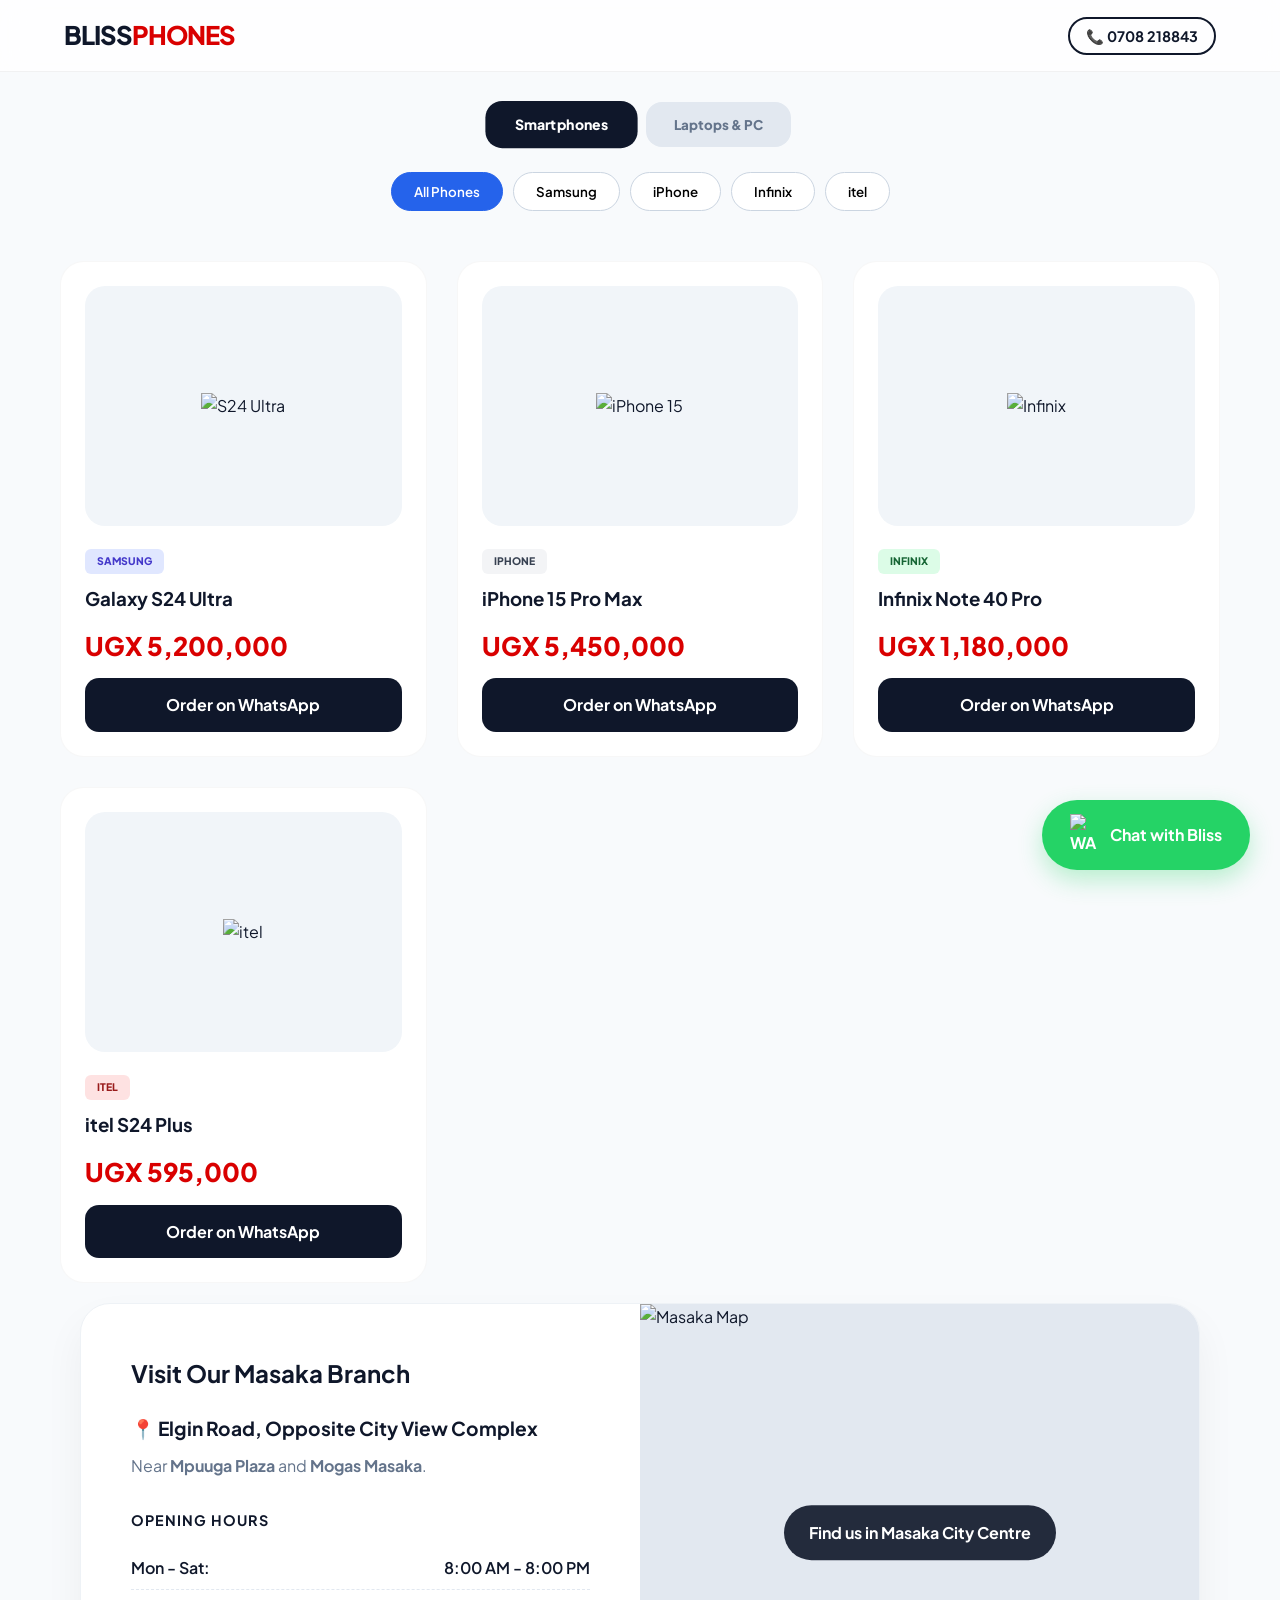
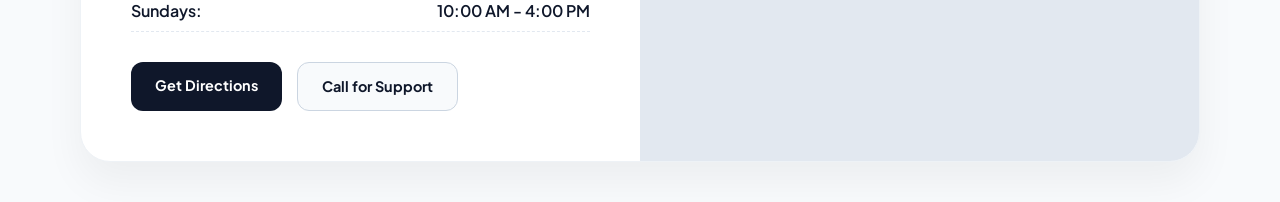
==== index.html @ 0dc59ba8 "Rename homepage.html to index.html" ====
<!DOCTYPE html>
<html lang="en">
<head>
    <meta charset="UTF-8">
    <meta name="viewport" content="width=device-width, initial-scale=1.0">
    <title>Bliss Phones & Laptops | Masaka's Best</title>
    <link rel="stylesheet" href="style.css">
    <link rel="icon" type="image/x-icon" href="favicon.ico">
    <link href="https://fonts.googleapis.com/css2?family=Plus+Jakarta+Sans:wght@400;600;700;800&display=swap" rel="stylesheet">
</head>
<body>

    <nav class="navbar">
        <div class="nav-container">
            <div class="logo">BLISS<span>PHONES</span></div>
            <div class="contact-info">
                <a href="tel:+256708218843">📞 0708 218843</a>
            </div>
        </div>
    </nav>

    <div class="sector-switcher">
        <button class="sector-btn active" onclick="switchSector('phone')">Smartphones</button>
        <button class="sector-btn" onclick="switchSector('laptop')">Laptops & PC</button>
    </div>

    <div id="phone-tabs" class="brand-tabs">
        <button class="tab-btn active" onclick="filterItems('all', 'phone')">All Phones</button>
        <button class="tab-btn" onclick="filterItems('samsung', 'phone')">Samsung</button>
        <button class="tab-btn" onclick="filterItems('apple', 'phone')">iPhone</button>
        <button class="tab-btn" onclick="filterItems('infinix', 'phone')">Infinix</button>
        <button class="tab-btn" onclick="filterItems('itel', 'phone')">itel</button>
    </div>

    <div id="laptop-tabs" class="brand-tabs" style="display: none;">
        <button class="tab-btn active" onclick="filterItems('all', 'laptop')">All Laptops</button>
        <button class="tab-btn" onclick="filterItems('hp', 'laptop')">HP</button>
        <button class="tab-btn" onclick="filterItems('dell', 'laptop')">Dell</button>
        <button class="tab-btn" onclick="filterItems('apple-laptop', 'laptop')">MacBook</button>
    </div>

    <main class="container">
        <div id="master-grid" class="product-grid">
            
            <div class="card phone-item" data-brand="samsung">
                <div class="img-box"><img src="https://images.unsplash.com/photo-1707133908432-8df93033509b?auto=format&fit=crop&w=500&q=80" alt="S24 Ultra"></div>
                <div class="info">
                    <span class="tag samsung">Samsung</span>
                    <h3>Galaxy S24 Ultra</h3>
                    <p class="price">UGX 5,200,000</p>
                    <a href="https://wa.me/256708218843" class="buy-btn">Order on WhatsApp</a>
                </div>
            </div>

            <div class="card phone-item" data-brand="apple">
                <div class="img-box"><img src="https://images.unsplash.com/photo-1696446701796-da61225697cc?auto=format&fit=crop&w=500&q=80" alt="iPhone 15"></div>
                <div class="info">
                    <span class="tag apple">iPhone</span>
                    <h3>iPhone 15 Pro Max</h3>
                    <p class="price">UGX 5,450,000</p>
                    <a href="https://wa.me/256708218843" class="buy-btn">Order on WhatsApp</a>
                </div>
            </div>

            <div class="card phone-item" data-brand="infinix">
                <div class="img-box"><img src="https://images.unsplash.com/photo-1610945265064-0e34e5519bbf?auto=format&fit=crop&w=500&q=80" alt="Infinix"></div>
                <div class="info">
                    <span class="tag infinix">Infinix</span>
                    <h3>Infinix Note 40 Pro</h3>
                    <p class="price">UGX 1,180,000</p>
                    <a href="https://wa.me/256708218843" class="buy-btn">Order on WhatsApp</a>
                </div>
            </div>

            <div class="card phone-item" data-brand="itel">
                <div class="img-box"><img src="https://images.unsplash.com/photo-1616348436168-de43ad0db179?auto=format&fit=crop&w=500&q=80" alt="itel"></div>
                <div class="info">
                    <span class="tag itel">itel</span>
                    <h3>itel S24 Plus</h3>
                    <p class="price">UGX 595,000</p>
                    <a href="https://wa.me/256708218843" class="buy-btn">Order on WhatsApp</a>
                </div>
            </div>

            <div class="card laptop-item" data-brand="hp" style="display: none;">
                <div class="img-box"><img src="https://images.unsplash.com/photo-1588872657578-7efd1f1555ed?auto=format&fit=crop&w=500&q=80" alt="HP Laptop"></div>
                <div class="info">
                    <span class="tag hp">HP</span>
                    <h3>HP EliteBook 840 G5</h3>
                    <p class="price">UGX 1,750,000</p>
                    <a href="https://wa.me/256708218843" class="buy-btn">Order on WhatsApp</a>
                </div>
            </div>

            <div class="card laptop-item" data-brand="dell" style="display: none;">
                <div class="img-box"><img src="https://images.unsplash.com/photo-1593642632823-8f785ba67e45?auto=format&fit=crop&w=500&q=80" alt="Dell Laptop"></div>
                <div class="info">
                    <span class="tag dell">Dell</span>
                    <h3>Dell Latitude 7490</h3>
                    <p class="price">UGX 1,350,000</p>
                    <a href="https://wa.me/256708218843" class="buy-btn">Order on WhatsApp</a>
                </div>
            </div>

            <div class="card laptop-item" data-brand="apple-laptop" style="display: none;">
                <div class="img-box"><img src="https://images.unsplash.com/photo-1517336714731-489689fd1ca8?auto=format&fit=crop&w=500&q=80" alt="MacBook"></div>
                <div class="info">
                    <span class="tag apple">Apple</span>
                    <h3>MacBook Air M1</h3>
                    <p class="price">UGX 3,600,000</p>
                    <a href="https://wa.me/256708218843" class="buy-btn">Order on WhatsApp</a>
                </div>
            </div>

        </div>
        <section class="location-section container">
            <div class="location-card">
                <div class="location-info">
                    <h2 class="section-title">Visit Our Masaka Branch</h2>
                    <p class="address">📍 Elgin Road, Opposite City View Complex</p>
                    <p class="landmark">Near <strong>Mpuuga Plaza</strong> and <strong>Mogas Masaka</strong>.</p>
                    
                    <div class="hours">
                        <h3>Opening Hours</h3>
                        <ul>
                            <li><span>Mon - Sat:</span> 8:00 AM - 8:00 PM</li>
                            <li><span>Sundays:</span> 10:00 AM - 4:00 PM</li>
                        </ul>
                    </div>
        
                    <div class="location-actions">
                        <a href="https://www.google.com/maps/search/Elgin+Road+Masaka+Uganda" target="_blank" class="map-btn">Get Directions</a>
                        <a href="tel:+256708218843" class="call-btn">Call for Support</a>
                    </div>
                </div>
                <div class="map-preview">
                    <div class="map-placeholder">
                        <img src="https://images.unsplash.com/photo-1526778548025-fa2f459cd5c1?auto=format&fit=crop&w=600&q=80" alt="Masaka Map">
                        <div class="map-overlay">
                            <span>Find us in Masaka City Centre</span>
                        </div>
                    </div>
                </div>
            </div>
        </section>
    </main>

    <a href="https://wa.me/256708218843" class="float-wa">
        <img src="https://upload.wikimedia.org/wikipedia/commons/6/6b/WhatsApp.svg" alt="WA">
        <span>Chat with Bliss</span>
    </a>

    <script>
        function switchSector(sector) {
            // Hide all items first
            document.querySelectorAll('.phone-item, .laptop-item').forEach(el => el.style.display = 'none');
            
            // Toggle Brand Tab Bars
            document.getElementById('phone-tabs').style.display = (sector === 'phone') ? 'flex' : 'none';
            document.getElementById('laptop-tabs').style.display = (sector === 'laptop') ? 'flex' : 'none';
            
            // Show all items for selected sector
            const items = document.querySelectorAll('.' + sector + '-item');
            items.forEach(el => el.style.display = 'block');

            // Update Sector Button UI
            document.querySelectorAll('.sector-btn').forEach(btn => btn.classList.remove('active'));
            event.target.classList.add('active');
        }

        function filterItems(brand, sector) {
            const items = document.querySelectorAll('.' + sector + '-item');
            items.forEach(item => {
                if(brand === 'all' || item.getAttribute('data-brand') === brand) {
                    item.style.display = 'block';
                } else {
                    item.style.display = 'none';
                }
            });

            // Update Brand Button UI
            const btns = event.target.parentElement.querySelectorAll('.tab-btn');
            btns.forEach(btn => btn.classList.remove('active'));
            event.target.classList.add('active');
        }
    </script>
</body>
</html>
---- style.css ----
/* --- LOCATION STYLES --- */
.location-section {
    margin-top: 60px;
    margin-bottom: 60px;
}

.location-card {
    background: var(--white);
    border-radius: 30px;
    display: grid;
    grid-template-columns: 1fr 1fr;
    overflow: hidden;
    box-shadow: 0 20px 40px rgba(0,0,0,0.05);
    border: 1px solid #eef2f6;
}

.location-info {
    padding: 50px;
}

.location-info h2 {
    text-align: left;
    margin-bottom: 20px;
}

.address {
    font-size: 1.2rem;
    font-weight: 700;
    color: var(--dark);
    margin-bottom: 10px;
}

.landmark {
    color: #64748b;
    margin-bottom: 30px;
}

.hours h3 {
    font-size: 0.9rem;
    text-transform: uppercase;
    letter-spacing: 1px;
    color: var(--primary);
    margin-bottom: 15px;
}

.hours ul {
    list-style: none;
    margin-bottom: 30px;
}

.hours li {
    display: flex;
    justify-content: space-between;
    padding: 8px 0;
    border-bottom: 1px dashed #e2e8f0;
    font-weight: 600;
}

.location-actions {
    display: flex;
    gap: 15px;
}

.map-btn, .call-btn {
    padding: 12px 24px;
    border-radius: 12px;
    text-decoration: none;
    font-weight: 700;
    font-size: 0.9rem;
}

.map-btn {
    background: var(--dark);
    color: white;
}

.call-btn {
    background: var(--bg-light);
    color: var(--dark);
    border: 1px solid #cbd5e1;
}

/* Map Graphics */
.map-preview {
    position: relative;
    background: #e2e8f0;
}

.map-placeholder {
    height: 100%;
    width: 100%;
    position: relative;
}

.map-placeholder img {
    width: 100%;
    height: 100%;
    object-fit: cover;
}

.map-overlay {
    position: absolute;
    top: 50%;
    left: 50%;
    transform: translate(-50%, -50%);
    background: rgba(15, 23, 42, 0.9);
    color: white;
    padding: 15px 25px;
    border-radius: 50px;
    font-weight: 700;
    white-space: nowrap;
}

/* RESPONSIVE LOCATION */
@media (max-width: 900px) {
    .location-card {
        grid-template-columns: 1fr;
    }
    .map-preview {
        height: 300px;
    }
    .location-info {
        padding: 30px;
    }
}
/* --- GLOBAL THEME --- */
:root {
    --ug-red: #D90000;      /* Branding color */
    --accent-blue: #2563eb; /* Tech blue */
    --dark: #0f172a;        /* Deep navy for text */
    --white: #ffffff;
    --bg-light: #f8fafc;    /* Soft background */
    --card-shadow: 0 10px 25px -5px rgba(0, 0, 0, 0.05), 0 8px 10px -6px rgba(0, 0, 0, 0.05);
}

* {
    margin: 0;
    padding: 0;
    box-sizing: border-box;
    font-family: 'Plus Jakarta Sans', -apple-system, BlinkMacSystemFont, sans-serif;
}

body {
    background-color: var(--bg-light);
    color: var(--dark);
    line-height: 1.6;
    overflow-x: hidden;
}

/* --- NAVIGATION --- */
.navbar {
    background: rgba(255, 255, 255, 0.8);
    backdrop-filter: blur(15px); /* Premium glass effect */
    padding: 15px 5%;
    position: sticky;
    top: 0;
    z-index: 1000;
    border-bottom: 1px solid rgba(0, 0, 0, 0.05);
}

.nav-container {
    max-width: 1200px;
    margin: 0 auto;
    display: flex;
    justify-content: space-between;
    align-items: center;
}

.logo {
    font-weight: 800;
    font-size: 1.6rem;
    letter-spacing: -1px;
    text-transform: uppercase;
}

.logo span {
    color: var(--ug-red);
}

.contact-info a {
    text-decoration: none;
    font-weight: 700;
    color: var(--dark);
    font-size: 0.9rem;
    border: 2px solid var(--dark);
    padding: 8px 16px;
    border-radius: 50px;
    transition: 0.3s;
}

.contact-info a:hover {
    background: var(--dark);
    color: var(--white);
}

/* --- TAB SWITCHING UI --- */
.sector-switcher {
    display: flex;
    justify-content: center;
    gap: 12px;
    padding: 30px 20px 10px;
}

.sector-btn {
    padding: 14px 28px;
    border-radius: 16px;
    border: none;
    background: #e2e8f0;
    color: #64748b;
    font-weight: 800;
    cursor: pointer;
    transition: all 0.3s ease;
}

.sector-btn.active {
    background: var(--dark);
    color: var(--white);
    transform: scale(1.05);
}

.brand-tabs {
    display: flex;
    justify-content: center;
    gap: 10px;
    padding: 15px 20px 30px;
    overflow-x: auto; /* Allows scrolling on phone */
    scrollbar-width: none; /* Hides scrollbar on Firefox */
}

.brand-tabs::-webkit-scrollbar { display: none; } /* Hides scrollbar on Chrome */

.tab-btn {
    padding: 10px 22px;
    border-radius: 50px;
    border: 1px solid #cbd5e1;
    background: var(--white);
    font-weight: 600;
    cursor: pointer;
    white-space: nowrap;
    transition: 0.3s;
}

.tab-btn.active {
    background: var(--accent-blue);
    color: var(--white);
    border-color: var(--accent-blue);
}

/* --- PRODUCT CARDS --- */
.container {
    max-width: 1200px;
    margin: 0 auto;
    padding: 20px;
}

.product-grid {
    display: grid;
    grid-template-columns: repeat(auto-fill, minmax(280px, 1fr));
    gap: 30px;
}

.card {
    background: var(--white);
    border-radius: 24px;
    padding: 24px;
    border: 1px solid rgba(0, 0, 0, 0.03);
    transition: all 0.4s cubic-bezier(0.175, 0.885, 0.32, 1.275);
    display: flex;
    flex-direction: column;
}

.card:hover {
    transform: translateY(-12px);
    box-shadow: var(--card-shadow);
}

.img-box {
    height: 240px;
    background: #f1f5f9;
    border-radius: 20px;
    display: flex;
    align-items: center;
    justify-content: center;
    margin-bottom: 20px;
    overflow: hidden;
}

.img-box img {
    max-width: 85%;
    max-height: 85%;
    object-fit: contain;
    transition: 0.5s ease;
}

.card:hover .img-box img {
    transform: scale(1.1);
}

.tag {
    font-size: 0.65rem;
    font-weight: 800;
    padding: 4px 12px;
    border-radius: 6px;
    text-transform: uppercase;
    display: inline-block;
    margin-bottom: 10px;
}

/* Tag Colors */
.samsung { background: #e0e7ff; color: #4338ca; }
.apple { background: #f3f4f6; color: #374151; }
.infinix { background: #dcfce7; color: #166534; }
.itel { background: #fee2e2; color: #991b1b; }
.hp { background: #fef3c7; color: #92400e; }
.dell { background: #e0f2fe; color: #0369a1; }

.price {
    font-size: 1.6rem;
    font-weight: 900;
    color: var(--ug-red);
    margin: 12px 0;
}

.buy-btn {
    display: block;
    background: var(--dark);
    color: var(--white);
    text-align: center;
    padding: 14px;
    border-radius: 14px;
    text-decoration: none;
    font-weight: 700;
    transition: 0.3s;
    margin-top: auto;
}

.buy-btn:hover {
    background: var(--ug-red);
    box-shadow: 0 4px 15px rgba(217, 0, 0, 0.3);
}

/* --- WHATSAPP FLOATING BUTTON --- */
.float-wa {
    position: fixed;
    bottom: 30px;
    right: 30px;
    background: #25D366;
    color: #fff;
    padding: 14px 28px;
    border-radius: 50px;
    display: flex;
    align-items: center;
    gap: 12px;
    text-decoration: none;
    font-weight: 700;
    box-shadow: 0 10px 25px rgba(37, 211, 102, 0.3);
    z-index: 2000;
    transition: 0.3s;
}

.float-wa:hover {
    transform: scale(1.05);
}

.float-wa img {
    width: 28px;
}

/* --- RESPONSIVE DESIGN --- */
@media (max-width: 768px) {
    .navbar { padding: 12px 5%; }
    .logo { font-size: 1.3rem; }
    .contact-info a { font-size: 0.8rem; padding: 6px 12px; }
    
    .sector-btn { padding: 10px 20px; font-size: 0.85rem; }
    
    .product-grid {
        grid-template-columns: 1fr; /* Single column on phone */
        gap: 20px;
    }
    
    .float-wa span { display: none; } /* Show only icon on small mobile */
    .float-wa { padding: 14px; border-radius: 50%; }
}
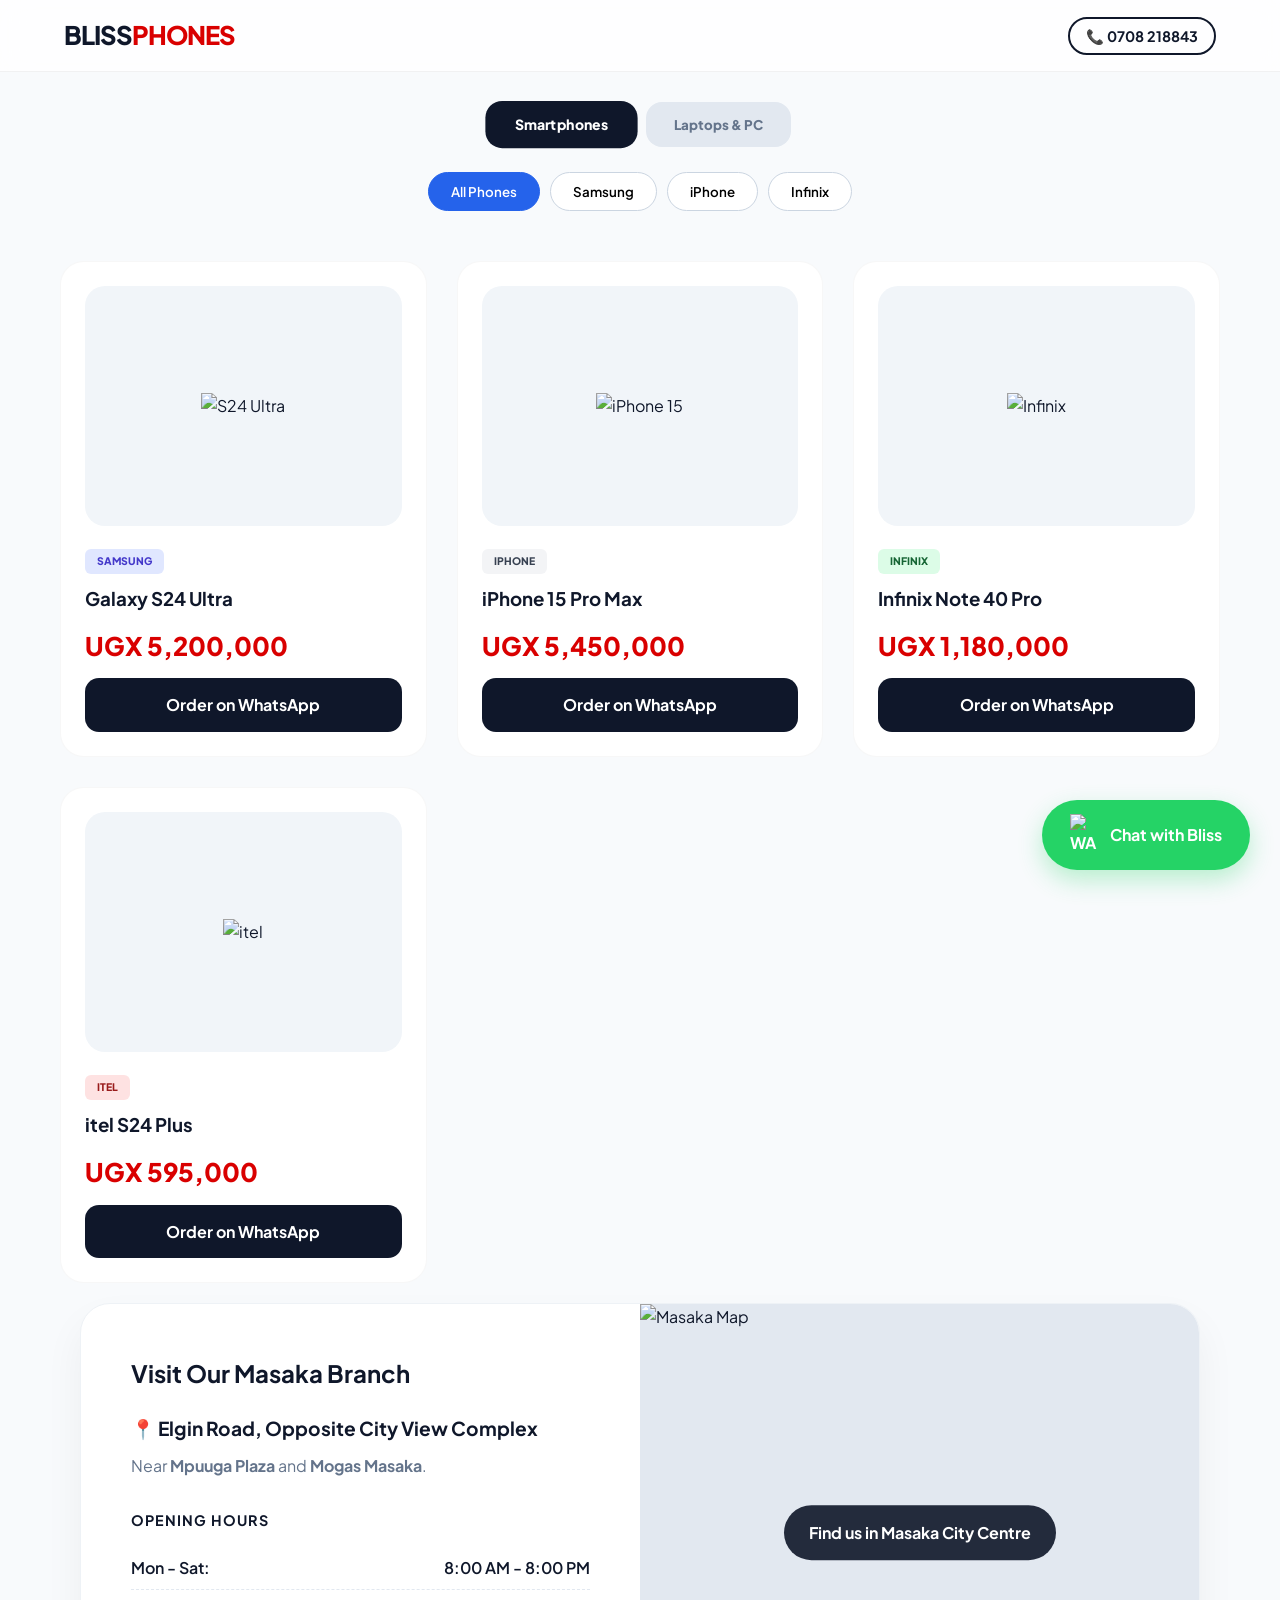
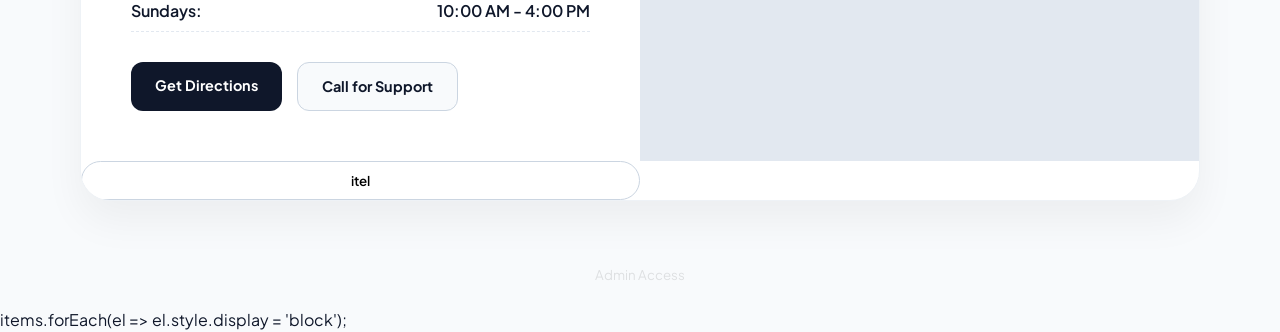
==== commit f0ae8880: "Update index.html" ====
--- a/index.html
+++ b/index.html
@@ -29,7 +29,6 @@
         <button class="tab-btn" onclick="filterItems('samsung', 'phone')">Samsung</button>
         <button class="tab-btn" onclick="filterItems('apple', 'phone')">iPhone</button>
         <button class="tab-btn" onclick="filterItems('infinix', 'phone')">Infinix</button>
-        <button class="tab-btn" onclick="filterItems('itel', 'phone')">itel</button>
     </div>
 
     <div id="laptop-tabs" class="brand-tabs" style="display: none;">
@@ -141,6 +140,8 @@
                         </div>
                     </div>
                 </div>
+                
+        <button class="tab-btn" onclick="filterItems('itel', 'phone')">itel</button>
             </div>
         </section>
     </main>
@@ -161,7 +162,6 @@
             
             // Show all items for selected sector
             const items = document.querySelectorAll('.' + sector + '-item');
-            items.forEach(el => el.style.display = 'block');
 
             // Update Sector Button UI
             document.querySelectorAll('.sector-btn').forEach(btn => btn.classList.remove('active'));
@@ -183,6 +183,75 @@
             btns.forEach(btn => btn.classList.remove('active'));
             event.target.classList.add('active');
         }
+        function openAdmin() {
+    let password = prompt("Enter Bliss Admin Password:");
+    if (password === "bliss2026") { // Change this to your secret password
+        document.getElementById('admin-panel').style.display = 'block';
+    } else {
+        alert("Wrong password!");
+    }
+}
+
+function generateProduct() {
+    const type = document.getElementById('new-type').value;
+    const brand = document.getElementById('new-brand').value.toLowerCase();
+    const model = document.getElementById('new-model').value;
+    const price = document.getElementById('new-price').value;
+    const img = document.getElementById('new-img').value;
+
+    const newCard = `
+        <div class="card ${type}-item" data-brand="${brand}">
+            <div class="img-box"><img src="${img}" alt="${model}"></div>
+            <div class="info">
+                <span class="tag ${brand}">${brand.toUpperCase()}</span>
+                <h3>${model}</h3>
+                <p class="price">UGX ${price}</p>
+                <a href="https://wa.me/256708218843" class="buy-btn">Order on WhatsApp</a>
+            </div>
+        </div>
+    `;
+
+    // Add to the grid
+    document.getElementById('master-grid').innerHTML += newCard;
+    
+    // Close panel
+    document.getElementById('admin-panel').style.display = 'none';
+    alert(model + " has been added to your local view! Note: To keep it forever, you must copy the new code to GitHub.");
+}
     </script>
+    <div style="text-align: center; padding: 20px;">
+    <button onclick="openAdmin()" style="opacity: 0.1; background: none; border: none; cursor: pointer;">Admin Access</button>
+</div>
+
+<div id="admin-panel" style="display:none; position: fixed; top: 0; left: 0; width: 100%; height: 100%; background: rgba(0,0,0,0.9); z-index: 3000; color: white; padding: 20px; overflow-y: auto;">
+    <div style="max-width: 500px; margin: 0 auto; background: #1e293b; padding: 30px; border-radius: 20px;">
+        <h2>Bliss Admin Panel</h2>
+        <p>Add new stock to the website</p>
+        <hr style="margin: 15px 0;">
+        
+        <label>Product Type:</label><br>
+        <select id="new-type" style="width: 100%; padding: 10px; margin-bottom: 15px;">
+            <option value="phone">Smartphone</option>
+            <option value="laptop">Laptop</option>
+        </select>
+
+        <label>Brand Name:</label><br>
+        <input type="text" id="new-brand" placeholder="e.g., Samsung, HP" style="width: 100%; padding: 10px; margin-bottom: 15px;">
+
+        <label>Model Name:</label><br>
+        <input type="text" id="new-model" placeholder="e.g., Galaxy S24" style="width: 100%; padding: 10px; margin-bottom: 15px;">
+
+        <label>Price (UGX):</label><br>
+        <input type="text" id="new-price" placeholder="e.g., 1,500,000" style="width: 100%; padding: 10px; margin-bottom: 15px;">
+
+        <label>Photo URL:</label><br>
+        <input type="text" id="new-img" placeholder="Paste image link here" style="width: 100%; padding: 10px; margin-bottom: 15px;">
+
+        <button onclick="generateProduct()" style="width: 100%; padding: 15px; background: #2563eb; color: white; border: none; border-radius: 10px; font-weight: bold; cursor: pointer;">Add to Website Now</button>
+        <button onclick="document.getElementById('admin-panel').style.display='none'" style="width: 100%; margin-top: 10px; background: none; color: gray; border: none; cursor: pointer;">Cancel</button>
+    </div>
+</div>
 </body>
 </html>
+
+            items.forEach(el => el.style.display = 'block');
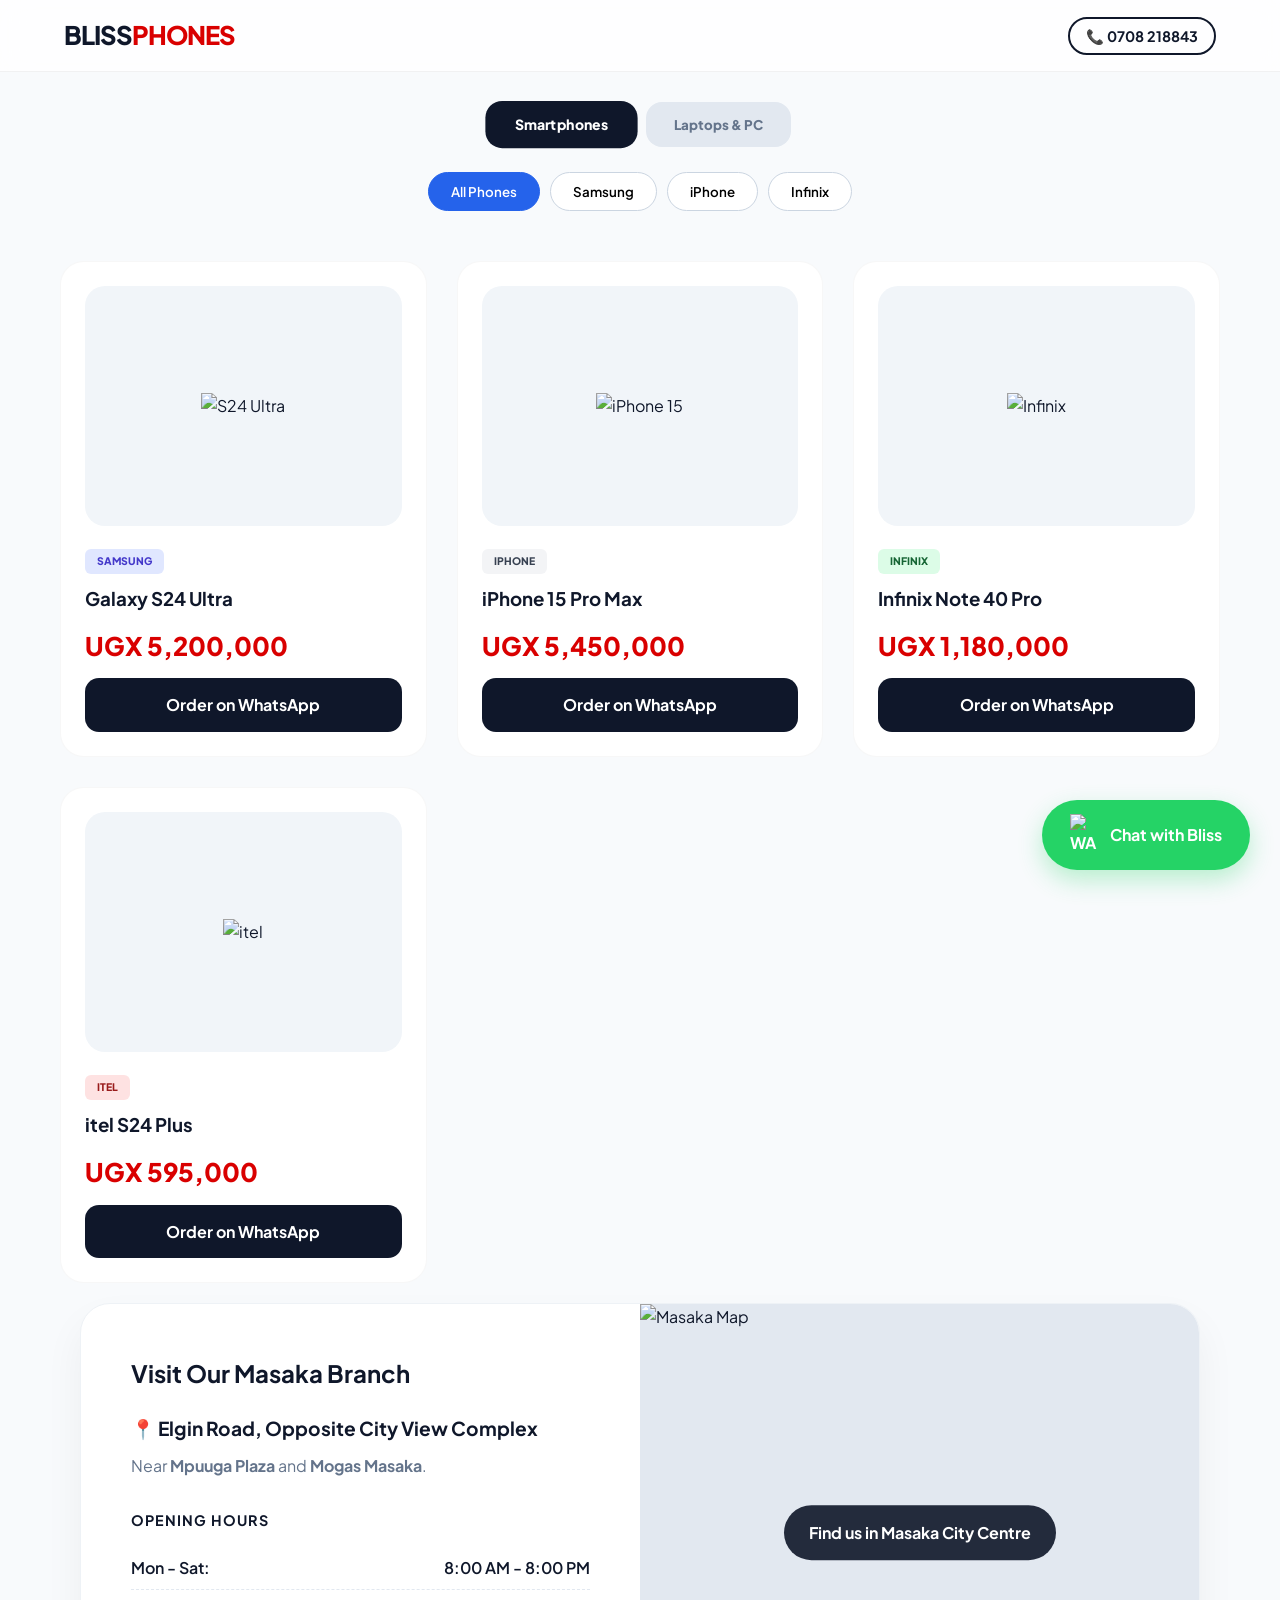
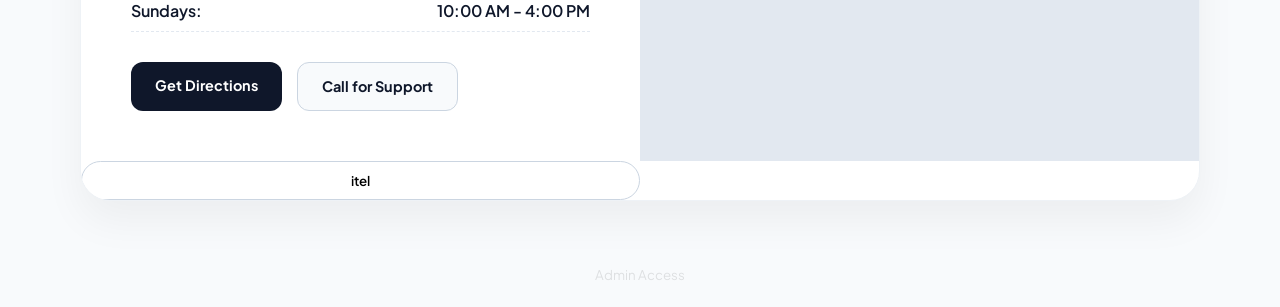
==== commit 011c3bf9: "Update index.html" ====
--- a/index.html
+++ b/index.html
@@ -30,7 +30,6 @@
         <button class="tab-btn" onclick="filterItems('apple', 'phone')">iPhone</button>
         <button class="tab-btn" onclick="filterItems('infinix', 'phone')">Infinix</button>
     </div>
-
     <div id="laptop-tabs" class="brand-tabs" style="display: none;">
         <button class="tab-btn active" onclick="filterItems('all', 'laptop')">All Laptops</button>
         <button class="tab-btn" onclick="filterItems('hp', 'laptop')">HP</button>
@@ -254,4 +253,8 @@
 </body>
 </html>
 
-            items.forEach(el => el.style.display = 'block');
+            
+
+
+
+
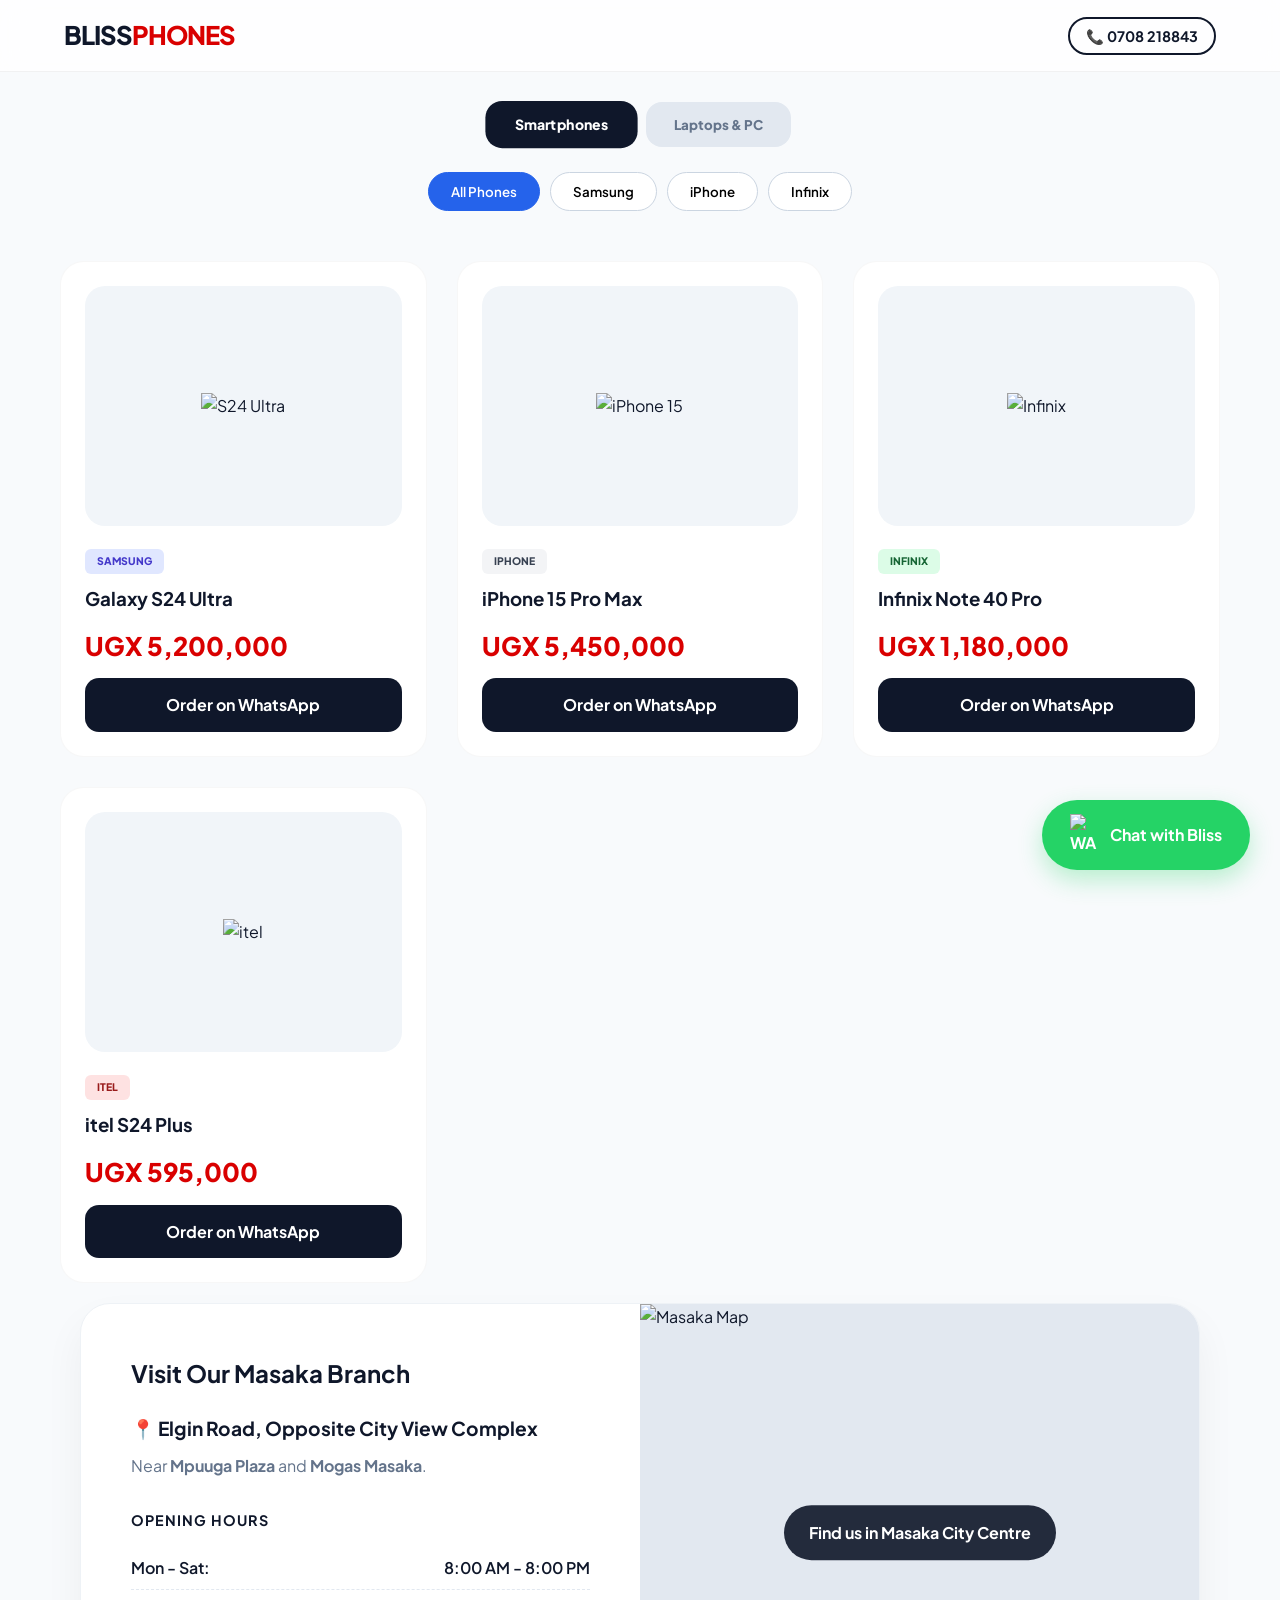
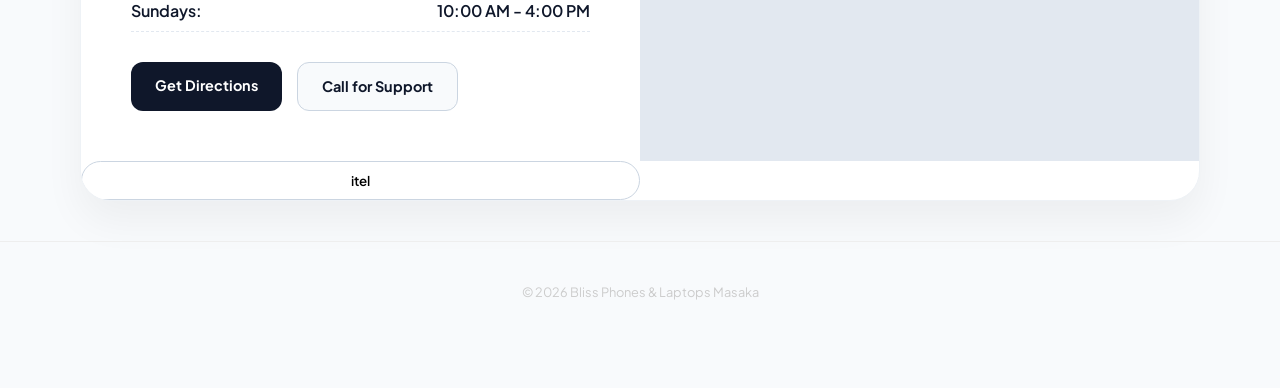
==== commit fa6953ce: "Update index.html" ====
--- a/index.html
+++ b/index.html
@@ -150,76 +150,126 @@
         <span>Chat with Bliss</span>
     </a>
 
-    <script>
-        function switchSector(sector) {
-            // Hide all items first
-            document.querySelectorAll('.phone-item, .laptop-item').forEach(el => el.style.display = 'none');
-            
-            // Toggle Brand Tab Bars
-            document.getElementById('phone-tabs').style.display = (sector === 'phone') ? 'flex' : 'none';
-            document.getElementById('laptop-tabs').style.display = (sector === 'laptop') ? 'flex' : 'none';
-            
-            // Show all items for selected sector
-            const items = document.querySelectorAll('.' + sector + '-item');
-
-            // Update Sector Button UI
-            document.querySelectorAll('.sector-btn').forEach(btn => btn.classList.remove('active'));
-            event.target.classList.add('active');
+<script type="module">
+  // Import the functions we need from the Firebase SDKs
+  import { initializeApp } from "https://www.gstatic.com/firebasejs/10.7.1/firebase-app.js";
+  import { getDatabase, ref, push, onValue } from "https://www.gstatic.com/firebasejs/10.7.1/firebase-database.js";
+
+  // Your Firebase configuration (Using the keys you just found)
+  const firebaseConfig = {
+    apiKey: "AIzaSyDk5Ho72efikICUocOlwoHBtlsjzMuwSRc",
+    authDomain: "blissphones-a47a4.firebaseapp.com",
+    databaseURL: "https://blissphones-a47a4-default-rtdb.firebaseio.com",
+    projectId: "blissphones-a47a4",
+    storageBucket: "blissphones-a47a4.firebasestorage.app",
+    messagingSenderId: "360671329631",
+    appId: "1:360671329631:web:59d2082f1ff3d46c594aea",
+    measurementId: "G-4R44EWJS8S"
+  };
+
+  // Initialize Firebase
+  const app = initializeApp(firebaseConfig);
+  const db = getDatabase(app);
+  const productsRef = ref(db, 'products');
+
+  // --- ADMIN FUNCTION: Save product to Google Cloud ---
+  window.generateProduct = function() {
+    const newProd = {
+        type: document.getElementById('new-type').value,
+        brand: document.getElementById('new-brand').value.toLowerCase(),
+        model: document.getElementById('new-model').value,
+        price: document.getElementById('new-price').value,
+        img: document.getElementById('new-img').value,
+        timestamp: Date.now()
+    };
+
+    push(productsRef, newProd)
+      .then(() => {
+        alert("Success! " + newProd.model + " is now live on Bliss Phones.");
+        document.getElementById('admin-panel').style.display = 'none';
+      })
+      .catch((error) => alert("Error: " + error.message));
+  };
+
+  // --- VIEWER FUNCTION: Load products for your customers ---
+  onValue(productsRef, (snapshot) => {
+    const data = snapshot.val();
+    const grid = document.getElementById('master-grid');
+    grid.innerHTML = ''; // Clear the grid before loading
+
+    if (!data) {
+        grid.innerHTML = '<p style="text-align:center; grid-column: 1/-1;">No products in stock yet. Use the Admin panel to add some!</p>';
+        return;
+    }
+
+    // Loop through the database and create the cards
+    for (let id in data) {
+      const item = data[id];
+      const card = `
+        <div class="card ${item.type}-item" data-brand="${item.brand}">
+            <div class="img-box"><img src="${item.img}" alt="${item.model}"></div>
+            <div class="info">
+                <span class="tag ${item.brand}">${item.brand.toUpperCase()}</span>
+                <h3>${item.model}</h3>
+                <p class="price">UGX ${item.price}</p>
+                <a href="https://wa.me/256708218843?text=I want to buy the ${item.model}" class="buy-btn">Order on WhatsApp</a>
+            </div>
+        </div>
+      `;
+      grid.innerHTML += card;
+    }
+  });
+
+  // --- TAB LOGIC (Make sure this works with Firebase items) ---
+  window.switchSector = function(sector) {
+      const allItems = document.querySelectorAll('.card');
+      const phoneTabs = document.getElementById('phone-tabs');
+      const laptopTabs = document.getElementById('laptop-tabs');
+
+      // Toggle the brand tab bars
+      phoneTabs.style.display = (sector === 'phone') ? 'flex' : 'none';
+      laptopTabs.style.display = (sector === 'laptop') ? 'flex' : 'none';
+
+      // Update Sector Buttons
+      document.querySelectorAll('.sector-btn').forEach(btn => btn.classList.remove('active'));
+      event.target.classList.add('active');
+
+      // Show/Hide items based on type
+      allItems.forEach(item => {
+          if (item.classList.contains(sector + '-item')) {
+              item.style.display = 'block';
+          } else {
+              item.style.display = 'none';
+          }
+      });
+  };
+let clickCount = 0;
+let clickTimer;
+
+window.adminClickCount = function() {
+    clickCount++;
+    
+    // Reset count if you don't click fast enough
+    clearTimeout(clickTimer);
+    clickTimer = setTimeout(() => { clickCount = 0; }, 500);
+
+    // If you click 3 times fast...
+    if (clickCount === 3) {
+        clickCount = 0;
+        const password = prompt("🔐 Enter Bliss Admin Password:");
+        if (password === "bliss2026") {
+            document.getElementById('admin-panel').style.display = 'block';
+        } else {
+            alert("❌ Access Denied!");
         }
-
-        function filterItems(brand, sector) {
-            const items = document.querySelectorAll('.' + sector + '-item');
-            items.forEach(item => {
-                if(brand === 'all' || item.getAttribute('data-brand') === brand) {
-                    item.style.display = 'block';
-                } else {
-                    item.style.display = 'none';
-                }
-            });
-
-            // Update Brand Button UI
-            const btns = event.target.parentElement.querySelectorAll('.tab-btn');
-            btns.forEach(btn => btn.classList.remove('active'));
-            event.target.classList.add('active');
-        }
-        function openAdmin() {
-    let password = prompt("Enter Bliss Admin Password:");
-    if (password === "bliss2026") { // Change this to your secret password
-        document.getElementById('admin-panel').style.display = 'block';
-    } else {
-        alert("Wrong password!");
     }
-}
-
-function generateProduct() {
-    const type = document.getElementById('new-type').value;
-    const brand = document.getElementById('new-brand').value.toLowerCase();
-    const model = document.getElementById('new-model').value;
-    const price = document.getElementById('new-price').value;
-    const img = document.getElementById('new-img').value;
-
-    const newCard = `
-        <div class="card ${type}-item" data-brand="${brand}">
-            <div class="img-box"><img src="${img}" alt="${model}"></div>
-            <div class="info">
-                <span class="tag ${brand}">${brand.toUpperCase()}</span>
-                <h3>${model}</h3>
-                <p class="price">UGX ${price}</p>
-                <a href="https://wa.me/256708218843" class="buy-btn">Order on WhatsApp</a>
-            </div>
-        </div>
-    `;
-
-    // Add to the grid
-    document.getElementById('master-grid').innerHTML += newCard;
-    
-    // Close panel
-    document.getElementById('admin-panel').style.display = 'none';
-    alert(model + " has been added to your local view! Note: To keep it forever, you must copy the new code to GitHub.");
-}
-    </script>
-    <div style="text-align: center; padding: 20px;">
-    <button onclick="openAdmin()" style="opacity: 0.1; background: none; border: none; cursor: pointer;">Admin Access</button>
+};
+</script>
+  <div style="padding: 40px; text-align: center; border-top: 1px solid #eee;">
+    <p style="color: #ccc; font-size: 0.8rem;">© 2026 Bliss Phones & Laptops Masaka</p>
+    <div onclick="adminClickCount()" style="color: transparent; cursor: pointer; user-select: none; padding: 10px;">
+        ADMIN_ACCESS_POINT
+    </div>
 </div>
 
 <div id="admin-panel" style="display:none; position: fixed; top: 0; left: 0; width: 100%; height: 100%; background: rgba(0,0,0,0.9); z-index: 3000; color: white; padding: 20px; overflow-y: auto;">
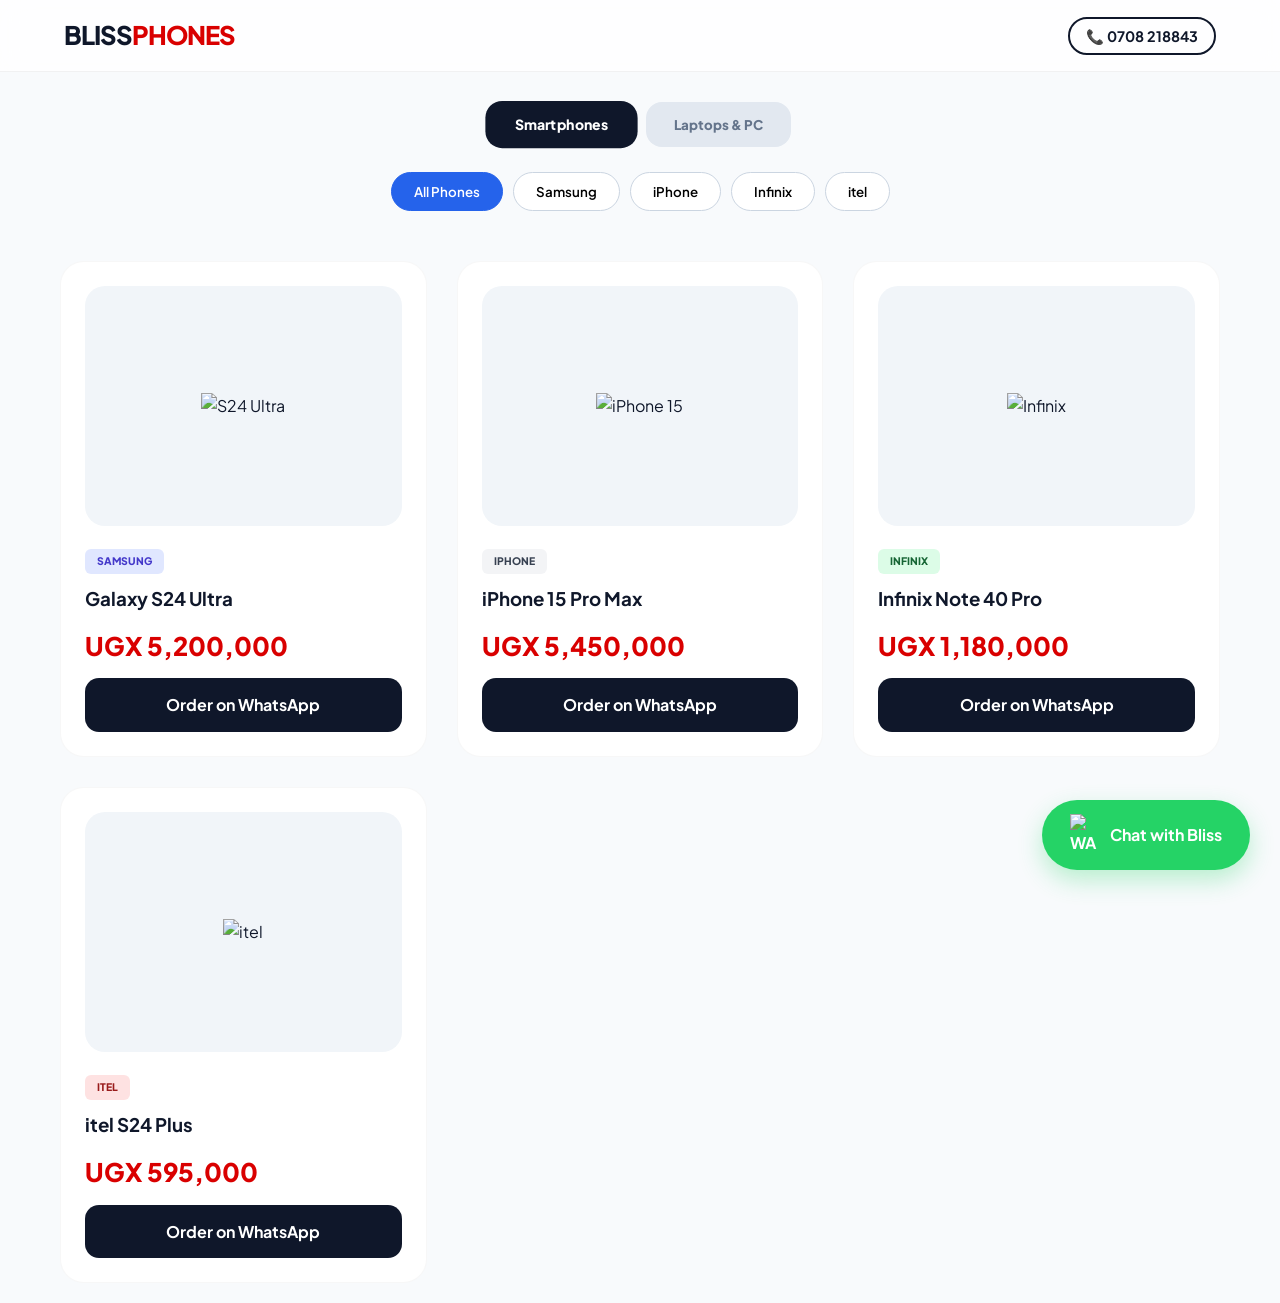
==== commit 347bb477: "Update index.html" ====
--- a/index.html
+++ b/index.html
@@ -5,7 +5,6 @@
     <meta name="viewport" content="width=device-width, initial-scale=1.0">
     <title>Bliss Phones & Laptops | Masaka's Best</title>
     <link rel="stylesheet" href="style.css">
-    <link rel="icon" type="image/x-icon" href="favicon.ico">
     <link href="https://fonts.googleapis.com/css2?family=Plus+Jakarta+Sans:wght@400;600;700;800&display=swap" rel="stylesheet">
 </head>
 <body>
@@ -29,7 +28,9 @@
         <button class="tab-btn" onclick="filterItems('samsung', 'phone')">Samsung</button>
         <button class="tab-btn" onclick="filterItems('apple', 'phone')">iPhone</button>
         <button class="tab-btn" onclick="filterItems('infinix', 'phone')">Infinix</button>
+        <button class="tab-btn" onclick="filterItems('itel', 'phone')">itel</button>
     </div>
+
     <div id="laptop-tabs" class="brand-tabs" style="display: none;">
         <button class="tab-btn active" onclick="filterItems('all', 'laptop')">All Laptops</button>
         <button class="tab-btn" onclick="filterItems('hp', 'laptop')">HP</button>
@@ -111,38 +112,6 @@
             </div>
 
         </div>
-        <section class="location-section container">
-            <div class="location-card">
-                <div class="location-info">
-                    <h2 class="section-title">Visit Our Masaka Branch</h2>
-                    <p class="address">📍 Elgin Road, Opposite City View Complex</p>
-                    <p class="landmark">Near <strong>Mpuuga Plaza</strong> and <strong>Mogas Masaka</strong>.</p>
-                    
-                    <div class="hours">
-                        <h3>Opening Hours</h3>
-                        <ul>
-                            <li><span>Mon - Sat:</span> 8:00 AM - 8:00 PM</li>
-                            <li><span>Sundays:</span> 10:00 AM - 4:00 PM</li>
-                        </ul>
-                    </div>
-        
-                    <div class="location-actions">
-                        <a href="https://www.google.com/maps/search/Elgin+Road+Masaka+Uganda" target="_blank" class="map-btn">Get Directions</a>
-                        <a href="tel:+256708218843" class="call-btn">Call for Support</a>
-                    </div>
-                </div>
-                <div class="map-preview">
-                    <div class="map-placeholder">
-                        <img src="https://images.unsplash.com/photo-1526778548025-fa2f459cd5c1?auto=format&fit=crop&w=600&q=80" alt="Masaka Map">
-                        <div class="map-overlay">
-                            <span>Find us in Masaka City Centre</span>
-                        </div>
-                    </div>
-                </div>
-                
-        <button class="tab-btn" onclick="filterItems('itel', 'phone')">itel</button>
-            </div>
-        </section>
     </main>
 
     <a href="https://wa.me/256708218843" class="float-wa">
@@ -150,161 +119,39 @@
         <span>Chat with Bliss</span>
     </a>
 
-<script type="module">
-  // Import the functions we need from the Firebase SDKs
-  import { initializeApp } from "https://www.gstatic.com/firebasejs/10.7.1/firebase-app.js";
-  import { getDatabase, ref, push, onValue } from "https://www.gstatic.com/firebasejs/10.7.1/firebase-database.js";
+    <script>
+        function switchSector(sector) {
+            // Hide all items first
+            document.querySelectorAll('.phone-item, .laptop-item').forEach(el => el.style.display = 'none');
+            
+            // Toggle Brand Tab Bars
+            document.getElementById('phone-tabs').style.display = (sector === 'phone') ? 'flex' : 'none';
+            document.getElementById('laptop-tabs').style.display = (sector === 'laptop') ? 'flex' : 'none';
+            
+            // Show all items for selected sector
+            const items = document.querySelectorAll('.' + sector + '-item');
+            items.forEach(el => el.style.display = 'block');
 
-  // Your Firebase configuration (Using the keys you just found)
-  const firebaseConfig = {
-    apiKey: "AIzaSyDk5Ho72efikICUocOlwoHBtlsjzMuwSRc",
-    authDomain: "blissphones-a47a4.firebaseapp.com",
-    databaseURL: "https://blissphones-a47a4-default-rtdb.firebaseio.com",
-    projectId: "blissphones-a47a4",
-    storageBucket: "blissphones-a47a4.firebasestorage.app",
-    messagingSenderId: "360671329631",
-    appId: "1:360671329631:web:59d2082f1ff3d46c594aea",
-    measurementId: "G-4R44EWJS8S"
-  };
+            // Update Sector Button UI
+            document.querySelectorAll('.sector-btn').forEach(btn => btn.classList.remove('active'));
+            event.target.classList.add('active');
+        }
 
-  // Initialize Firebase
-  const app = initializeApp(firebaseConfig);
-  const db = getDatabase(app);
-  const productsRef = ref(db, 'products');
+        function filterItems(brand, sector) {
+            const items = document.querySelectorAll('.' + sector + '-item');
+            items.forEach(item => {
+                if(brand === 'all' || item.getAttribute('data-brand') === brand) {
+                    item.style.display = 'block';
+                } else {
+                    item.style.display = 'none';
+                }
+            });
 
-  // --- ADMIN FUNCTION: Save product to Google Cloud ---
-  window.generateProduct = function() {
-    const newProd = {
-        type: document.getElementById('new-type').value,
-        brand: document.getElementById('new-brand').value.toLowerCase(),
-        model: document.getElementById('new-model').value,
-        price: document.getElementById('new-price').value,
-        img: document.getElementById('new-img').value,
-        timestamp: Date.now()
-    };
-
-    push(productsRef, newProd)
-      .then(() => {
-        alert("Success! " + newProd.model + " is now live on Bliss Phones.");
-        document.getElementById('admin-panel').style.display = 'none';
-      })
-      .catch((error) => alert("Error: " + error.message));
-  };
-
-  // --- VIEWER FUNCTION: Load products for your customers ---
-  onValue(productsRef, (snapshot) => {
-    const data = snapshot.val();
-    const grid = document.getElementById('master-grid');
-    grid.innerHTML = ''; // Clear the grid before loading
-
-    if (!data) {
-        grid.innerHTML = '<p style="text-align:center; grid-column: 1/-1;">No products in stock yet. Use the Admin panel to add some!</p>';
-        return;
-    }
-
-    // Loop through the database and create the cards
-    for (let id in data) {
-      const item = data[id];
-      const card = `
-        <div class="card ${item.type}-item" data-brand="${item.brand}">
-            <div class="img-box"><img src="${item.img}" alt="${item.model}"></div>
-            <div class="info">
-                <span class="tag ${item.brand}">${item.brand.toUpperCase()}</span>
-                <h3>${item.model}</h3>
-                <p class="price">UGX ${item.price}</p>
-                <a href="https://wa.me/256708218843?text=I want to buy the ${item.model}" class="buy-btn">Order on WhatsApp</a>
-            </div>
-        </div>
-      `;
-      grid.innerHTML += card;
-    }
-  });
-
-  // --- TAB LOGIC (Make sure this works with Firebase items) ---
-  window.switchSector = function(sector) {
-      const allItems = document.querySelectorAll('.card');
-      const phoneTabs = document.getElementById('phone-tabs');
-      const laptopTabs = document.getElementById('laptop-tabs');
-
-      // Toggle the brand tab bars
-      phoneTabs.style.display = (sector === 'phone') ? 'flex' : 'none';
-      laptopTabs.style.display = (sector === 'laptop') ? 'flex' : 'none';
-
-      // Update Sector Buttons
-      document.querySelectorAll('.sector-btn').forEach(btn => btn.classList.remove('active'));
-      event.target.classList.add('active');
-
-      // Show/Hide items based on type
-      allItems.forEach(item => {
-          if (item.classList.contains(sector + '-item')) {
-              item.style.display = 'block';
-          } else {
-              item.style.display = 'none';
-          }
-      });
-  };
-let clickCount = 0;
-let clickTimer;
-
-window.adminClickCount = function() {
-    clickCount++;
-    
-    // Reset count if you don't click fast enough
-    clearTimeout(clickTimer);
-    clickTimer = setTimeout(() => { clickCount = 0; }, 500);
-
-    // If you click 3 times fast...
-    if (clickCount === 3) {
-        clickCount = 0;
-        const password = prompt("🔐 Enter Bliss Admin Password:");
-        if (password === "bliss2026") {
-            document.getElementById('admin-panel').style.display = 'block';
-        } else {
-            alert("❌ Access Denied!");
+            // Update Brand Button UI
+            const btns = event.target.parentElement.querySelectorAll('.tab-btn');
+            btns.forEach(btn => btn.classList.remove('active'));
+            event.target.classList.add('active');
         }
-    }
-};
-</script>
-  <div style="padding: 40px; text-align: center; border-top: 1px solid #eee;">
-    <p style="color: #ccc; font-size: 0.8rem;">© 2026 Bliss Phones & Laptops Masaka</p>
-    <div onclick="adminClickCount()" style="color: transparent; cursor: pointer; user-select: none; padding: 10px;">
-        ADMIN_ACCESS_POINT
-    </div>
-</div>
-
-<div id="admin-panel" style="display:none; position: fixed; top: 0; left: 0; width: 100%; height: 100%; background: rgba(0,0,0,0.9); z-index: 3000; color: white; padding: 20px; overflow-y: auto;">
-    <div style="max-width: 500px; margin: 0 auto; background: #1e293b; padding: 30px; border-radius: 20px;">
-        <h2>Bliss Admin Panel</h2>
-        <p>Add new stock to the website</p>
-        <hr style="margin: 15px 0;">
-        
-        <label>Product Type:</label><br>
-        <select id="new-type" style="width: 100%; padding: 10px; margin-bottom: 15px;">
-            <option value="phone">Smartphone</option>
-            <option value="laptop">Laptop</option>
-        </select>
-
-        <label>Brand Name:</label><br>
-        <input type="text" id="new-brand" placeholder="e.g., Samsung, HP" style="width: 100%; padding: 10px; margin-bottom: 15px;">
-
-        <label>Model Name:</label><br>
-        <input type="text" id="new-model" placeholder="e.g., Galaxy S24" style="width: 100%; padding: 10px; margin-bottom: 15px;">
-
-        <label>Price (UGX):</label><br>
-        <input type="text" id="new-price" placeholder="e.g., 1,500,000" style="width: 100%; padding: 10px; margin-bottom: 15px;">
-
-        <label>Photo URL:</label><br>
-        <input type="text" id="new-img" placeholder="Paste image link here" style="width: 100%; padding: 10px; margin-bottom: 15px;">
-
-        <button onclick="generateProduct()" style="width: 100%; padding: 15px; background: #2563eb; color: white; border: none; border-radius: 10px; font-weight: bold; cursor: pointer;">Add to Website Now</button>
-        <button onclick="document.getElementById('admin-panel').style.display='none'" style="width: 100%; margin-top: 10px; background: none; color: gray; border: none; cursor: pointer;">Cancel</button>
-    </div>
-</div>
+    </script>
 </body>
 </html>
-
-            
-
-
-
-
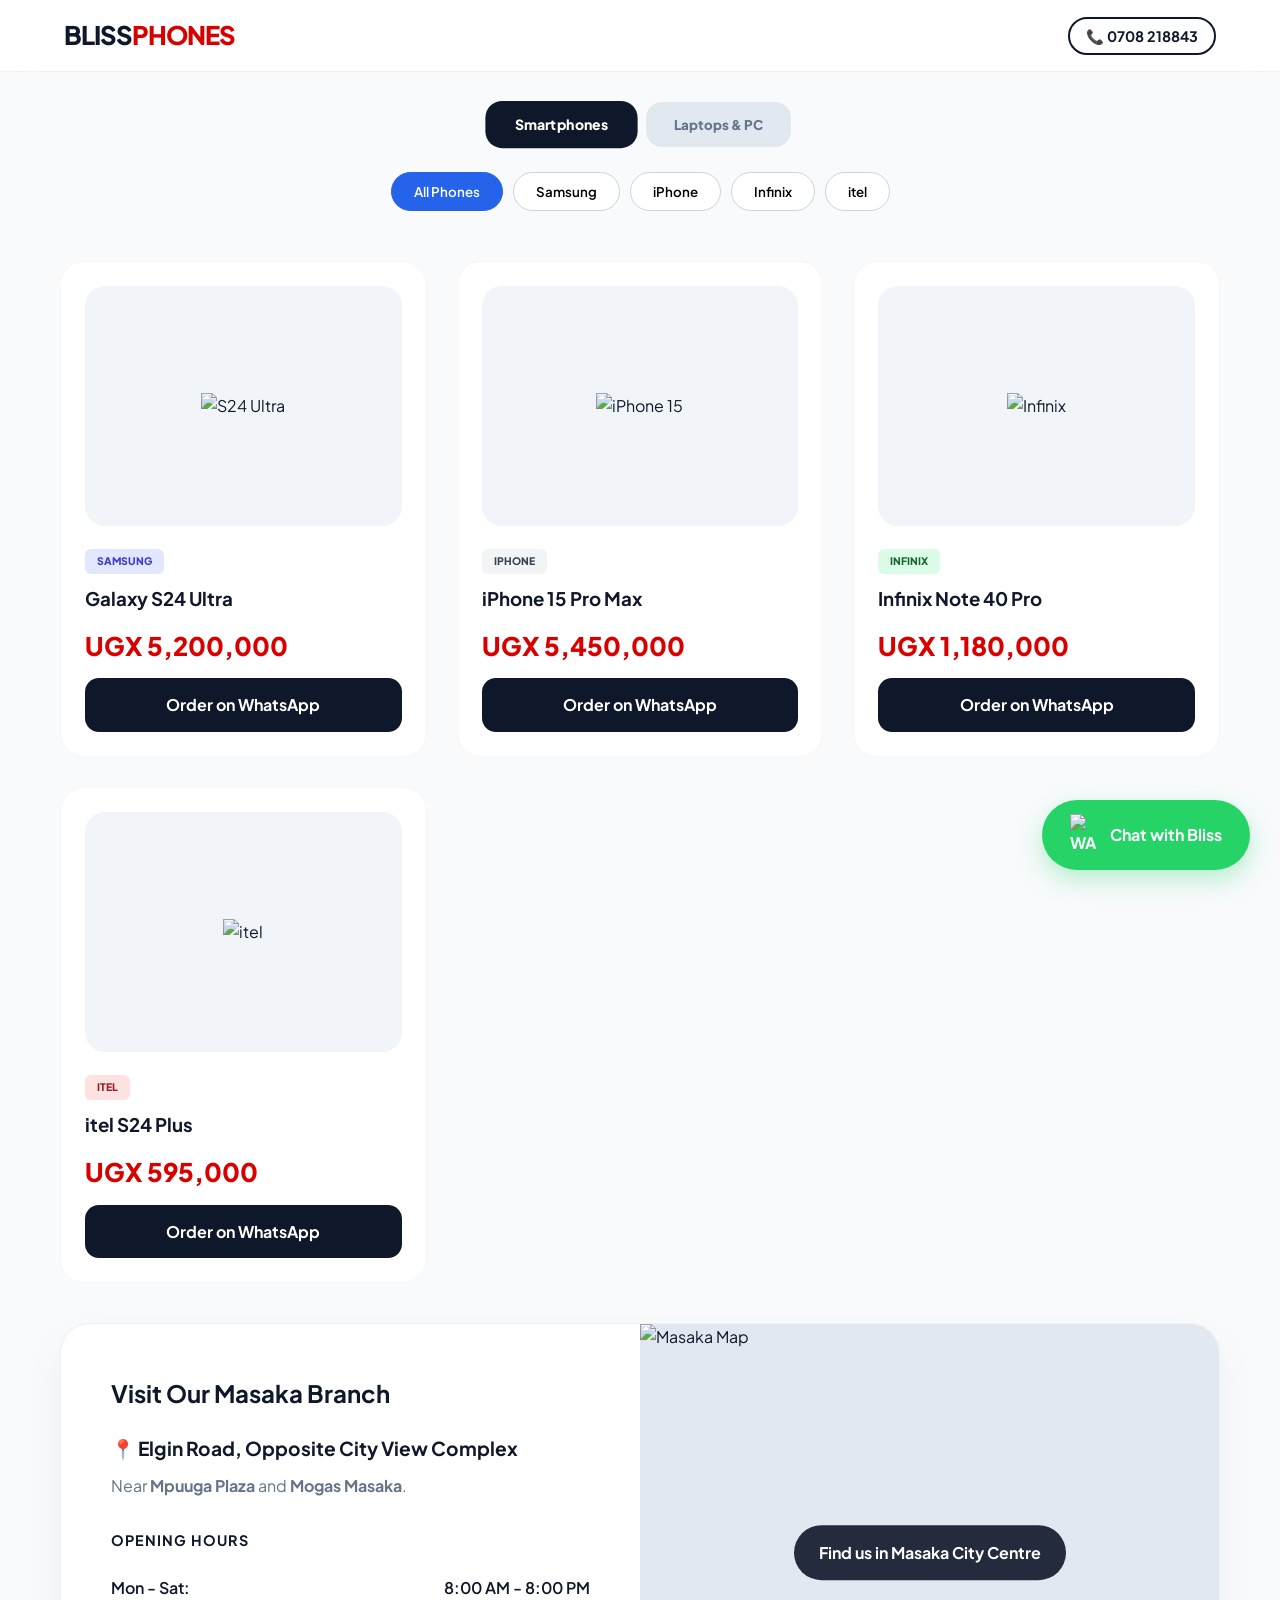
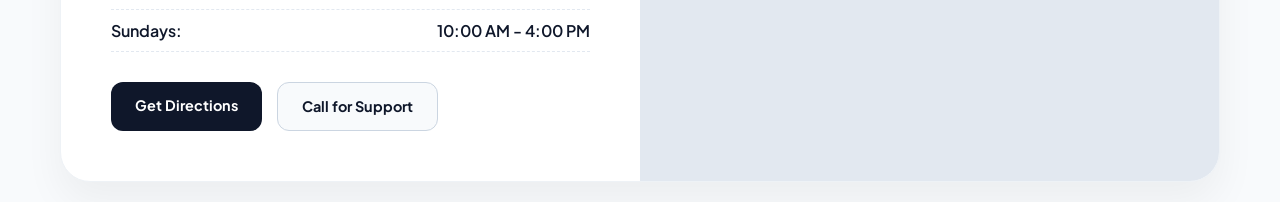
==== commit 3021d077: "Update index.html" ====
--- a/index.html
+++ b/index.html
@@ -153,5 +153,39 @@
             event.target.classList.add('active');
         }
     </script>
+    <section class="location-section container">
+    <div class="location-card">
+        <div class="location-info">
+            <h2 class="section-title">Visit Our Masaka Branch</h2>
+            <p class="address">📍 Elgin Road, Opposite City View Complex</p>
+            <p class="landmark">Near <strong>Mpuuga Plaza</strong> and <strong>Mogas Masaka</strong>.</p>
+            
+            <div class="hours">
+                <h3>Opening Hours</h3>
+                <ul>
+                    <li><span>Mon - Sat:</span> 8:00 AM - 8:00 PM</li>
+                    <li><span>Sundays:</span> 10:00 AM - 4:00 PM</li>
+                </ul>
+            </div>
+
+            <div class="location-actions">
+                <a href="https://www.google.com/maps/search/Elgin+Road+Masaka+Uganda" target="_blank" class="map-btn">Get Directions</a>
+                <a href="tel:+256708218843" class="call-btn">Call for Support</a>
+            </div>
+        </div>
+        <div class="map-preview">
+            <div class="map-placeholder">
+                <img src="https://images.unsplash.com/photo-1526778548025-fa2f459cd5c1?auto=format&fit=crop&w=600&q=80" alt="Masaka Map">
+                <div class="map-overlay">
+                    <span>Find us in Masaka City Centre</span>
+                </div>
+            </div>
+        </div>
+    </div>
+</section>
+
+
+
+
 </body>
 </html>
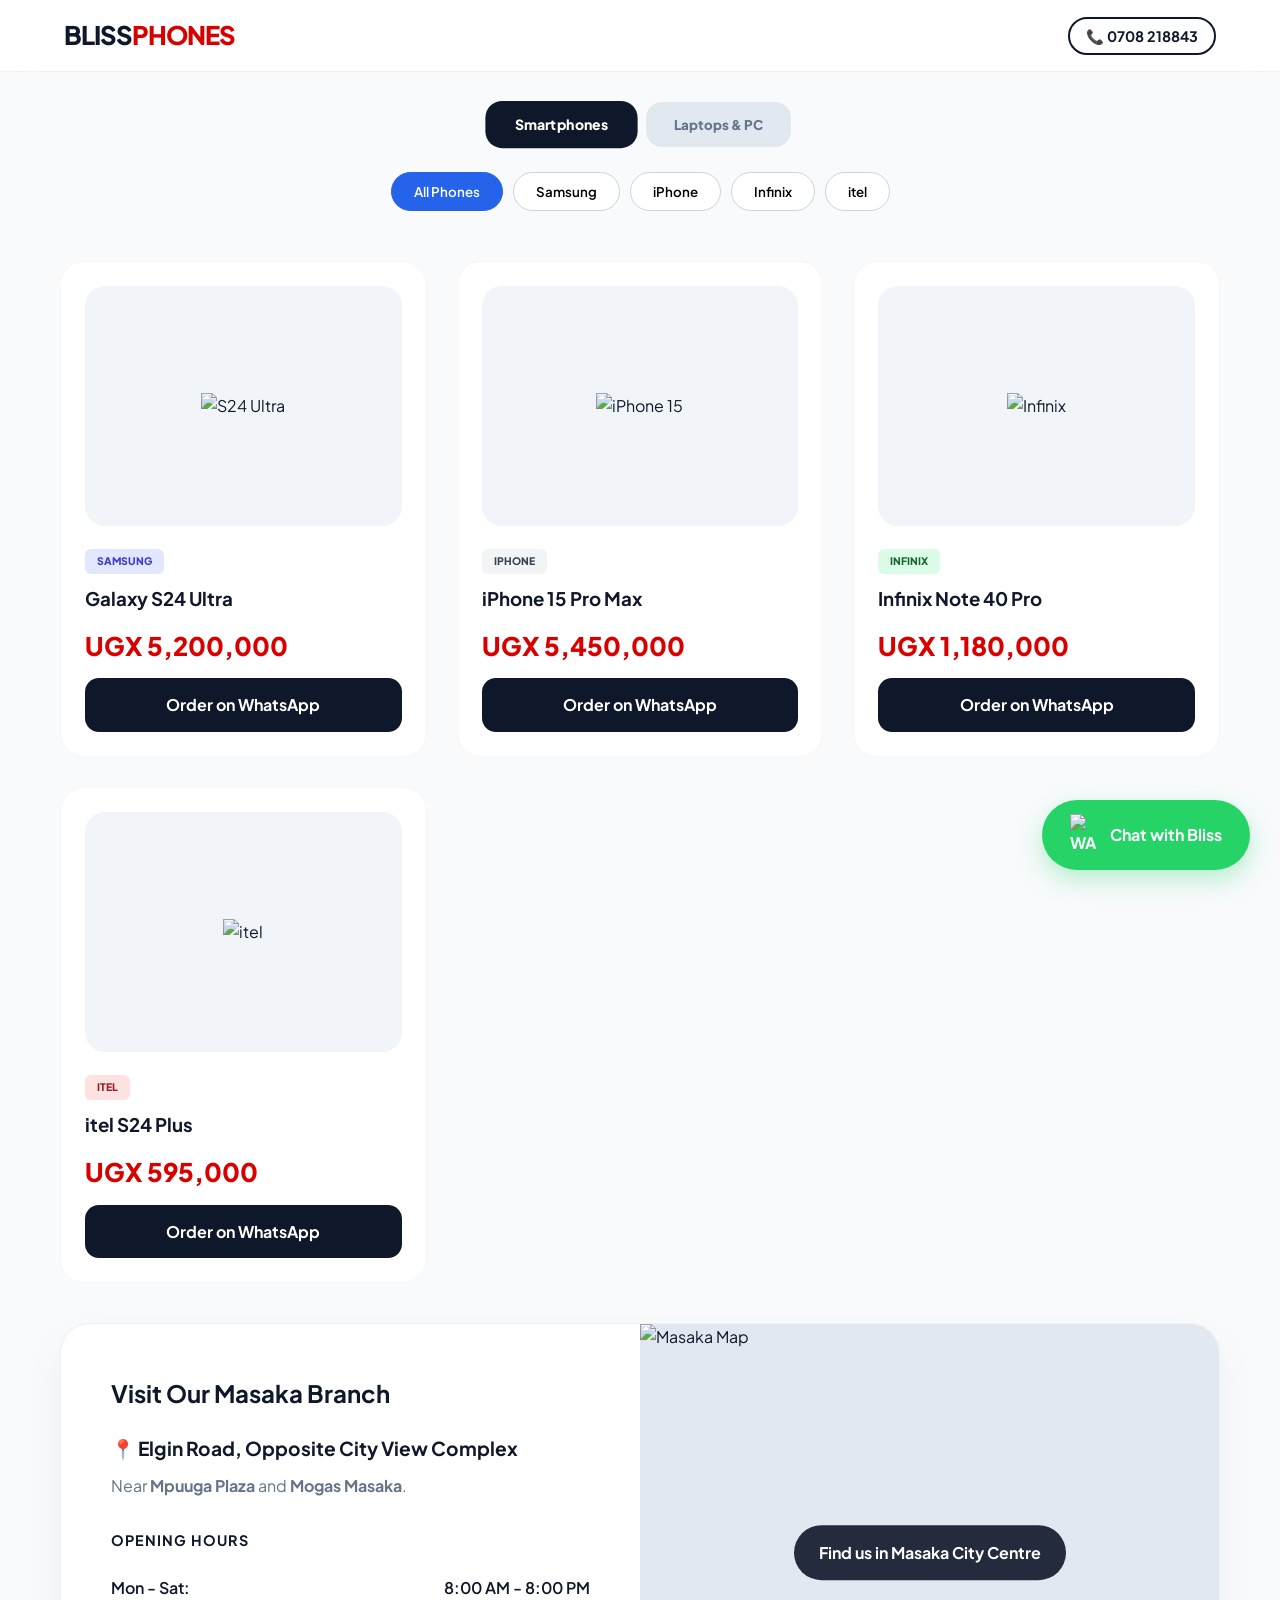
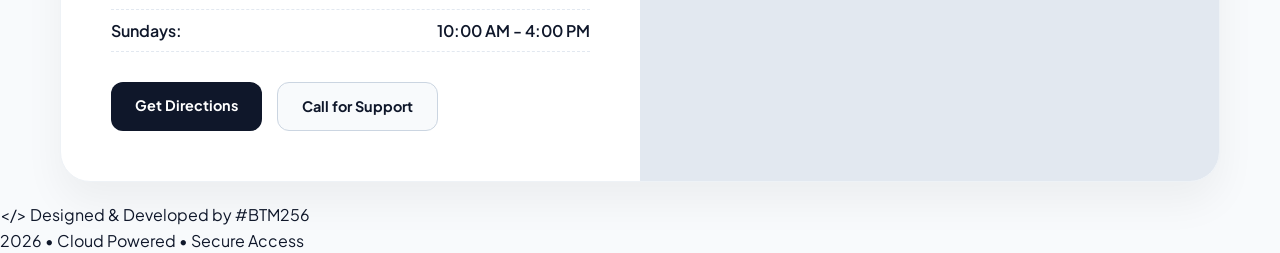
==== commit fdeb36ce: "Update index.html" ====
--- a/index.html
+++ b/index.html
@@ -183,7 +183,19 @@
         </div>
     </div>
 </section>
-
+<section class="designer-credit">
+    <div class="credit-content">
+        <div class="divider"></div>
+        <p>
+            <span class="code-icon">&lt;/&gt;</span> 
+            Designed & Developed by 
+            <span class="designer-name">#BTM256</span>
+        </p>
+        <div class="tech-stack">
+            <span>2026</span> • <span>Cloud Powered</span> • <span>Secure Access</span>
+        </div>
+    </div>
+</section>
 
 
 
